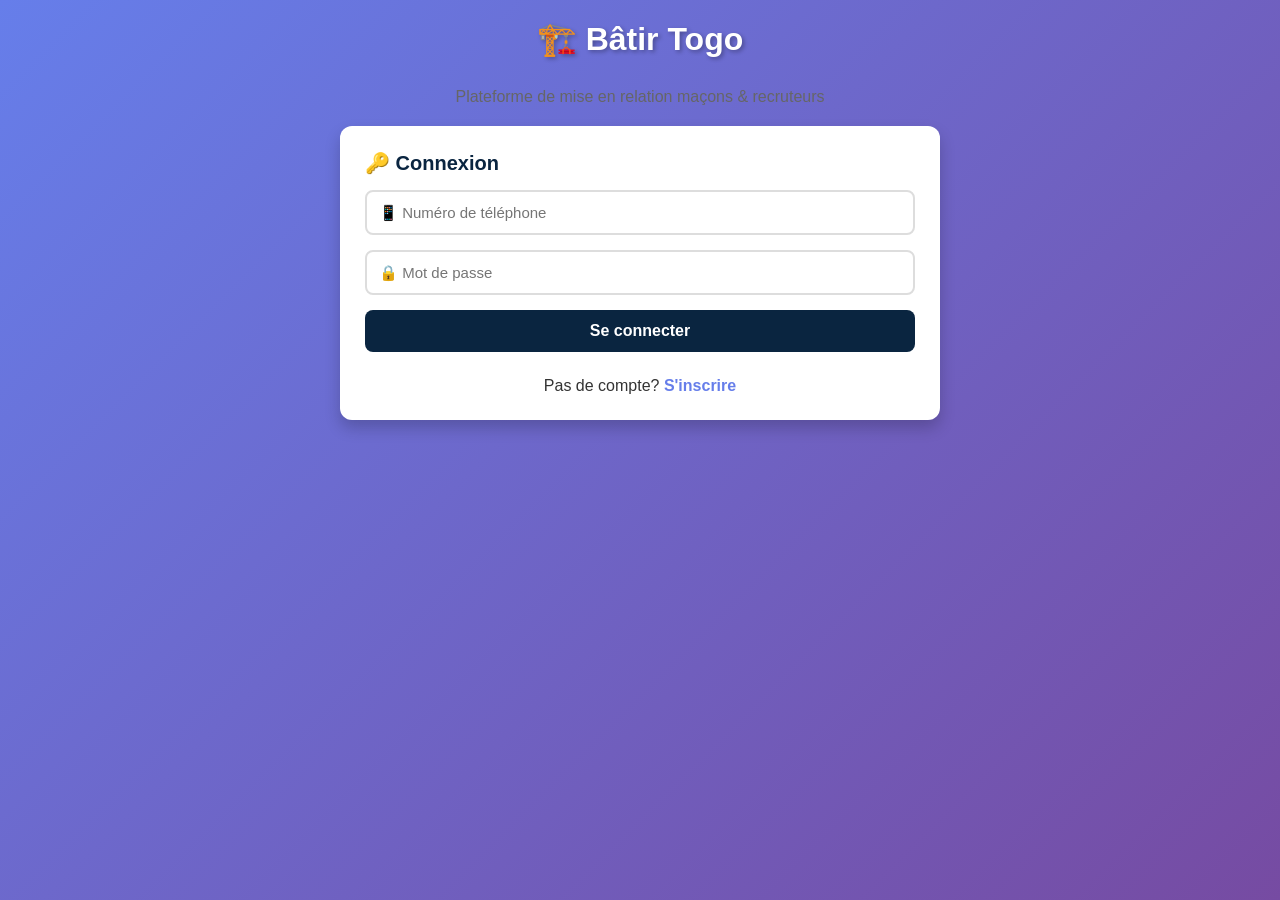
==== accueil.html @ fa5cc0fe "Add files via upload" ====
<!DOCTYPE html>
<html lang="fr">
<head>
<meta charset="UTF-8">
<meta name="viewport" content="width=device-width, initial-scale=1.0">
<title>Accueil - Bâtir Togo</title>
<link rel="stylesheet" href="style.css">
<script src="app.js"></script>
</head>
<body>
<div class="container">
<h1>👋 Bienvenue sur Bâtir Togo</h1>

<div id="profileBox"></div>

<div class="card" style="margin-top:20px;">
<h2>📊 Tableau de bord</h2>
<div class="stats-grid" id="statsBox"></div>
</div>

<div class="card" style="margin-top:20px;">
<h2>🔥 Dernières offres</h2>
<div id="latestOffersBox"></div>
</div>

<div id="adminPanel"></div>

<div style="margin-top:30px;">
<button class="btn btn-primary btn-block" onclick="window.location.href='offre.html'">
➕ Publier une offre
</button>

<button class="btn btn-success btn-block" onclick="window.location.href='emplois.html'">
🔍 Rechercher des offres
</button>

<button class="btn btn-danger btn-block" onclick="logout()">
🚪 Se déconnecter
</button>
</div>

<script>
function loadProfile(){
const profileBox = document.getElementById("profileBox");
const user = getCurrentUser();

if(!user){
window.location.href = "index.html";
return;
}

const dbUser = getUserProfile(user.phone);
if(!dbUser){
profileBox.innerHTML = "<p class='error'>Profil introuvable.</p>";
return;
}

let photo = dbUser.photo? dbUser.photo : "data:image/svg+xml,%3Csvg xmlns='http://www.w3.org/2000/svg' width='120' height='120'%3E%3Crect width='120' height='120' fill='%230A2540'/%3E%3Ctext x='50%25' y='50%25' dominant-baseline='middle' text-anchor='middle' font-size='50' fill='white'%3E👤%3C/text%3E%3C/svg%3E";

let roleText = dbUser.role === "admin"? "👑 Administrateur" : "👷 Utilisateur";

profileBox.innerHTML = `
<div class="profile-box">
<img src="${photo}" class="profile-photo" alt="Photo">
<div class="profile-info">
<p><strong>📱 Téléphone :</strong> ${dbUser.phone}</p>
<p><strong>📧 Email :</strong> ${dbUser.email || "Non renseigné"}</p>
<p><strong>🌍 Langue :</strong> ${dbUser.language}</p>
<p><strong>📅 Inscrit le :</strong> ${new Date(dbUser.createdAt).toLocaleDateString('fr-FR')}</p>
<p><strong>${roleText}</strong></p>
</div>

<div style="margin-top:20px; border-top:1px solid #ddd; padding-top:15px;">
<button class="btn btn-danger btn-block" onclick="confirmDeleteAccount()">
🗑️ Supprimer mon compte définitivement
</button>
<p style="color:#666; font-size:13px; margin-top:8px;">
⚠️ Attention : Cette action est irréversible. Toutes vos offres seront supprimées.
</p>
</div>
`;
}

function loadDashboard(){
const statsBox = document.getElementById("statsBox");
const stats = getStatistics();
const myOffers = getMyOffers();

statsBox.innerHTML = `
<div class="stat-card">
<div class="stat-number">${stats.users}</div>
<div class="stat-label">👥 Utilisateurs</div>
</div>

<div class="stat-card">
<div class="stat-number">${stats.activeOffers}</div>
<div class="stat-label">💼 Offres actives</div>
</div>

<div class="stat-card">
<div class="stat-number">${myOffers.length}</div>
<div class="stat-label">📝 Mes offres</div>
</div>

<div class="stat-card">
<div class="stat-number">${stats.admins}</div>
<div class="stat-label">👑 Admins</div>
</div>
`;
}

function loadLatestOffers(){
const box = document.getElementById("latestOffersBox");
const offers = getLatestOffers(5);

if(offers.length === 0){
box.innerHTML = "<p>Aucune offre pour le moment.</p>";
return;
}

box.innerHTML = "";
offers.forEach(function(offer){
box.innerHTML += `
<div class="offer-card" onclick="window.location.href='emplois.html'">
<div class="offer-title">${offer.titre}</div>
<div class="offer-location">📍 ${offer.ville} - ${offer.quartier || ''}</div>
<p>🔨 ${offer.metier}</p>
<p>💰 ${offer.salaire} FCFA</p>
</div>
`;
});
}

function loadAdminPanel(){
const panel = document.getElementById("adminPanel");
const admin = isAdmin();

if(!admin) return;

const stats = getAdminStats();

panel.innerHTML = `
<div class="card" style="margin-top:20px; background:#FFF3E0;">
<h2>👑 Panel Admin</h2>
<div class="stats-grid">
<div class="stat-card">
<div class="stat-number">${stats.users}</div>
<div class="stat-label">Utilisateurs</div>
<div class="stat-card">
<div class="stat-number">${stats.blocked}</div>
<div class="stat-label">Bloqués</div>
<div class="stat-card">
<div class="stat-number">${stats.offers}</div>
<div class="stat-label">Offres totales</div>
</div>
<div class="stat-card">
<div class="stat-number">${stats.activeOffers}</div>
<div class="stat-label">Offres actives</div>
</div>
</div>
</div>
`;
}

function confirmDeleteAccount(){
const user = getCurrentUser();
if(!user) return;

const confirm1 = confirm("Voulez-vous vraiment supprimer votre compte Bâtir Togo?");
if(!confirm1) return;

const confirm2 = confirm("DERNIÈRE CHANCE : Toutes vos offres seront perdues. Confirmer?");
if(!confirm2) return;

const password = prompt("Entrez votre mot de passe pour confirmer la suppression :");
if(!password) return;

const result = deleteUserAccount(user.phone, password);
alert(result.message);

if(result.success){
window.location.href = "index.html";
}
}

loadProfile();
loadDashboard();
loadLatestOffers();
loadAdminPanel();
</script>
</body>
</html>
---- style.css ----
* {
margin: 0;
padding: 0;
box-sizing: border-box;
}

body {
font-family: 'Segoe UI', Tahoma, Geneva, Verdana, sans-serif;
background: linear-gradient(135deg, #667eea 0%, #764ba2 100%);
min-height: 100vh;
padding: 20px;
color: #333;
}

.container {
max-width: 600px;
margin: 0 auto;
}

h1 {
text-align: center;
color: white;
margin-bottom: 30px;
font-size: 32px;
text-shadow: 2px 2px 4px rgba(0,0,0,0.3);
}

h2 {
color: #0A2540;
margin-bottom: 15px;
font-size: 20px;
}

.card {
background: white;
border-radius: 12px;
padding: 25px;
margin-bottom: 20px;
box-shadow: 0 8px 16px rgba(0,0,0,0.2);
}

input[type="text"],
input[type="email"],
input[type="password"],
input[type="number"],
select,
textarea {
width: 100%;
padding: 12px;
margin-bottom: 15px;
border: 2px solid #ddd;
border-radius: 8px;
font-size: 15px;
transition: border 0.3s;
}

input:focus,
select:focus,
textarea:focus {
outline: none;
border-color: #667eea;
}

textarea {
resize: vertical;
font-family: inherit;
}

.btn {
padding: 12px 24px;
border: none;
border-radius: 8px;
font-size: 16px;
font-weight: 600;
cursor: pointer;
transition: all 0.3s;
text-decoration: none;
display: inline-block;
text-align: center;
}

.btn-block {
width: 100%;
margin-bottom: 10px;
}

.btn-primary {
background: #0A2540;
color: white;
}

.btn-primary:hover {
background: #051829;
transform: translateY(-2px);
box-shadow: 0 4px 8px rgba(0,0,0,0.3);
}

.btn-success {
background: #10B981;
color: white;
}

.btn-success:hover {
background: #059669;
transform: translateY(-2px);
}

.btn-danger {
background: #EF4444;
color: white;
}

.btn-danger:hover {
background: #DC2626;
transform: translateY(-2px);
}

.btn:disabled {
opacity: 0.5;
cursor: not-allowed;
}

.profile-box {
display: flex;
align-items: center;
gap: 20px;
padding: 20px;
background: #f8f9fa;
border-radius: 12px;
}

.profile-photo {
width: 100px;
height: 100px;
border-radius: 50%;
object-fit: cover;
border: 3px solid #667eea;
}

.profile-info p {
margin-bottom: 8px;
font-size: 14px;
}

.stats-grid {
display: grid;
grid-template-columns: repeat(2, 1fr);
gap: 15px;
margin-top: 15px;
}

.stat-card {
background: linear-gradient(135deg, #667eea 0%, #764ba2 100%);
color: white;
padding: 20px;
border-radius: 10px;
text-align: center;
box-shadow: 0 4px 8px rgba(0,0,0,0.2);
}

.stat-number {
font-size: 32px;
font-weight: bold;
margin-bottom: 5px;
}

.stat-label {
font-size: 13px;
opacity: 0.9;
}

.offer-card {
background: #f8f9fa;
border-left: 4px solid #667eea;
padding: 15px;
margin-bottom: 15px;
border-radius: 8px;
transition: all 0.3s;
}

.offer-card:hover {
box-shadow: 0 4px 12px rgba(0,0,0,0.15);
transform: translateX(5px);
}

.offer-title {
font-size: 18px;
font-weight: bold;
color: #0A2540;
margin-bottom: 10px;
}

.offer-location {
color: #666;
font-size: 14px;
margin-bottom: 8px;
}

.offer-description {
margin: 10px 0;
color: #444;
line-height: 1.5;
}

.filter-grid {
display: grid;
grid-template-columns: repeat(3, 1fr);
gap: 10px;
}

.success {
background: #D1FAE5;
color: #065F46;
padding: 12px;
border-radius: 8px;
margin-bottom: 15px;
border-left: 4px solid #10B981;
}

.error {
background: #FEE2E2;
color: #991B1B;
padding: 12px;
border-radius: 8px;
margin-bottom: 15px;
border-left: 4px solid #EF4444;
}

a {
color: #667eea;
text-decoration: none;
font-weight: 600;
}

a:hover {
text-decoration: underline;
}

@media (max-width: 600px) {
.stats-grid {
grid-template-columns: 1fr;
}

.filter-grid {
grid-template-columns: 1fr;
}

.profile-box {
flex-direction: column;
text-align: center;
}

h1 {
font-size: 24px;
}
}
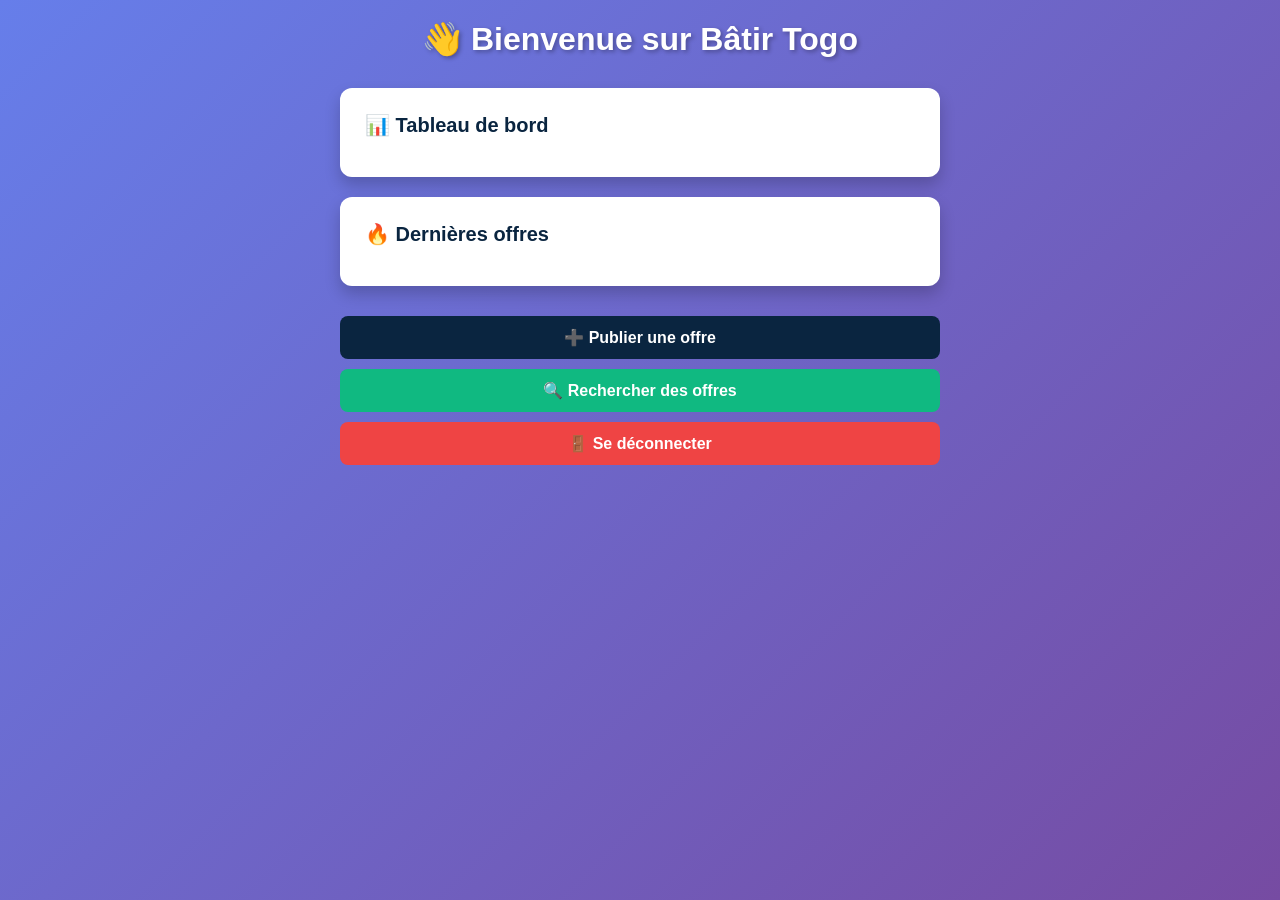
==== commit 310aafd1: "Update accueil.html" ====
--- a/accueil.html
+++ b/accueil.html
@@ -187,6 +187,8 @@
 loadDashboard();
 loadLatestOffers();
 loadAdminPanel();
+  <script src="https://cdn.jsdelivr.net/npm/@supabase/supabase-js@2"></script>
+<script src="app.js"></script>
 </script>
 </body>
-</html>+</html>
